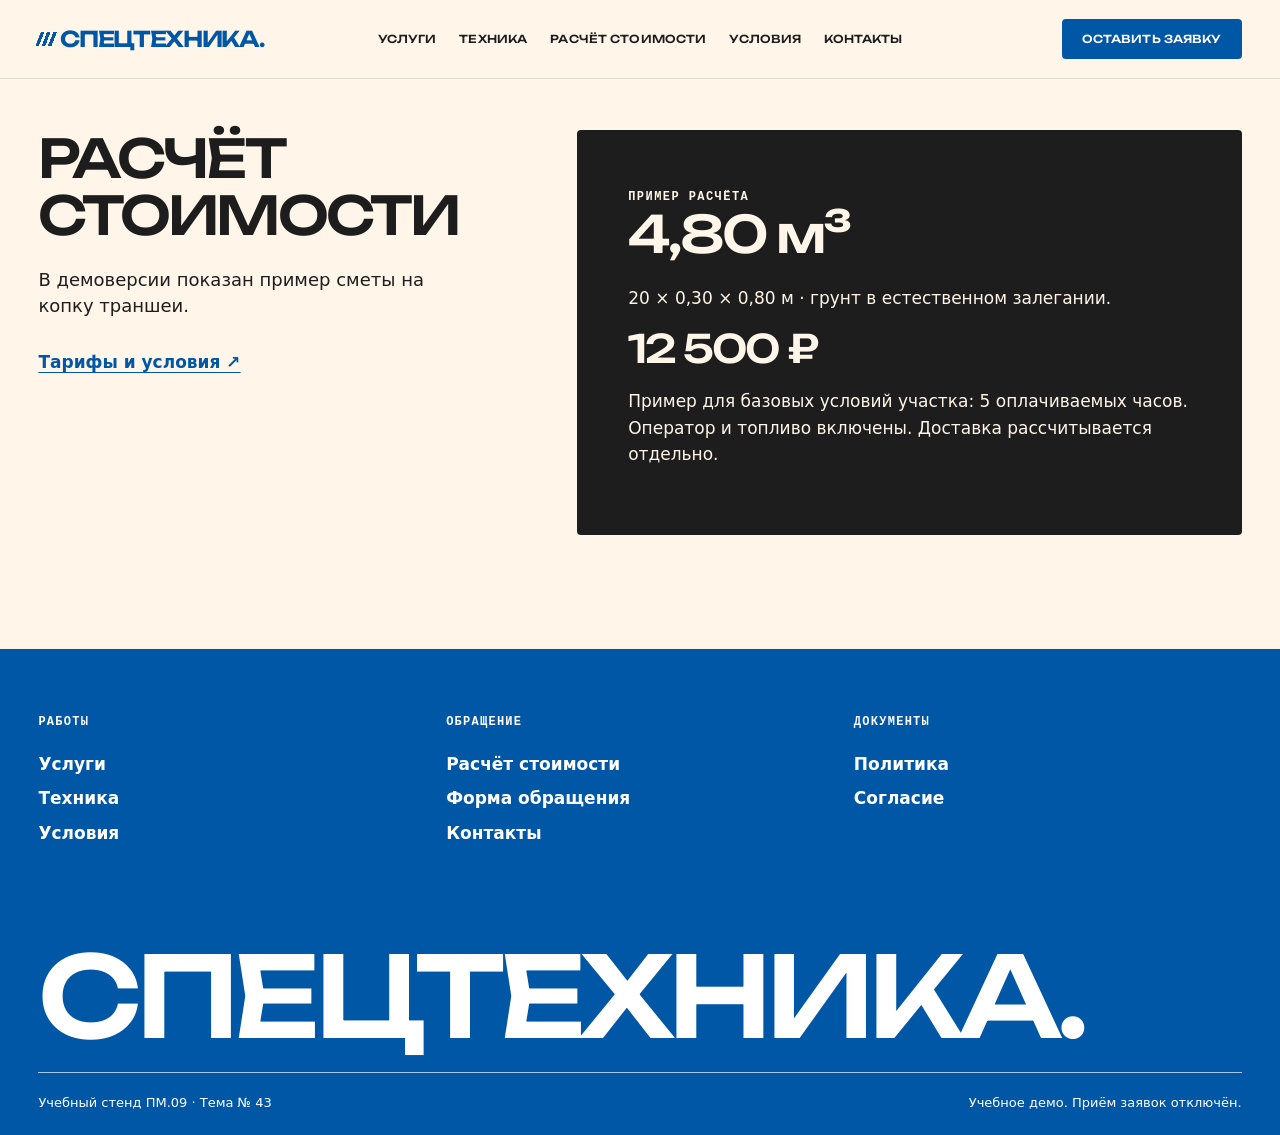
==== calculator.html @ ea232224 "Add files via upload" ====
<!doctype html>
<html lang="ru"><head><meta http-equiv="Content-Security-Policy" content="default-src 'self'; script-src 'self'; style-src 'self' 'unsafe-inline'; img-src 'self' data:; font-src 'self'; connect-src 'none'; form-action 'none'; object-src 'none'; base-uri 'none'"><meta charset="utf-8"><meta name="viewport" content="width=device-width,initial-scale=1"><meta name="robots" content="noindex,nofollow"><title>Расчёт стоимости · Спецтехника</title><link rel="preload" href="Unbounded.ttf" as="font" type="font/ttf" crossorigin=""><link rel="stylesheet" href="theme.css"><link rel="stylesheet" href="visual.css"><script defer="" src="demo.js"></script><script defer="" src="motion.js"></script></head><body class="inside">
 <a class="skip" href="#main">К содержанию</a>
 <header class="bar field-bar"><div class="wrap">
 <a href="index.html" class="brand"><i class="brand-mark" aria-hidden="true"></i>Спецтехника<span>.</span></a>
 <nav aria-label="Основное меню"><a href="services.html">Услуги</a><a href="equipment.html">Техника</a><a href="calculator.html">Расчёт стоимости</a><a href="conditions.html">Условия</a><a href="contacts.html">Контакты</a></nav>
 <a class="header-cta" href="request.html">Оставить заявку</a>
 <details class="menu"><summary aria-label="Меню"><span aria-hidden="true"></span></summary><nav aria-label="Мобильное меню"><a href="services.html">Услуги</a><a href="equipment.html">Техника</a><a href="calculator.html">Расчёт стоимости</a><a href="conditions.html">Условия</a><a href="contacts.html">Контакты</a><a class="menu-request" href="request.html">Оставить заявку</a></nav></details>
 </div></header>
 <main id="main" class="wrap page workflow"> <header class="workflow-intro"><h1>Расчёт стоимости</h1><p class="lead">В демоверсии показан пример сметы на копку траншеи.</p><a href="conditions.html">Тарифы и условия ↗</a></header><div class="workflow-body"><section class="result"><span class="kicker">Пример расчёта</span><h2>4,80 м³</h2><p>20 × 0,30 × 0,80 м · грунт в естественном залегании.</p><strong class="price">12 500 ₽</strong><p>Пример для базовых условий участка: 5 оплачиваемых часов. Оператор и топливо включены. Доставка рассчитывается отдельно.</p></section></div></main>
 <footer class="field-footer inset">
 <div class="footer-nav">
 <div><h2>Работы</h2><a href="services.html">Услуги</a><a href="equipment.html">Техника</a><a href="conditions.html">Условия</a></div>
 <div><h2>Обращение</h2><a href="calculator.html">Расчёт стоимости</a><a href="request.html">Форма обращения</a><a href="contacts.html">Контакты</a></div>
 <div><h2>Документы</h2><a href="privacy.html">Политика</a><a href="consent.html">Согласие</a></div>
 </div>
 <a class="footer-word" href="index.html" aria-label="Спецтехника, на главную">Спецтехника.</a>
 <div class="footer-base"><span>Учебный стенд ПМ.09 · Тема № 43</span><span>Учебное демо. Приём заявок отключён.</span></div></footer>
 <dialog class="request-dialog" id="request-dialog" aria-labelledby="request-title" data-lenis-prevent="">
 <div class="request-dialog-head"><span class="request-signature"><i class="brand-mark" aria-hidden="true"></i>Спецтехника</span>
 <h2 id="request-title" tabindex="-1">Оставить заявку</h2>
 <button type="button" class="request-close" aria-label="Закрыть окно заявки"><span aria-hidden="true">×</span></button></div>
 <div data-request-content=""><p class="request-demo">Учебное демо. Заявки не принимаются.</p><div class="request-form"><div class="request-contacts"><label class="field">Имя<input disabled=""></label><label class="field">Телефон<input type="tel" disabled=""></label></div><details class="request-details"><summary>Расчёт стоимости</summary><section class="result"><span class="kicker">Пример расчёта</span><h2>4,80 м³</h2><p>20 × 0,30 × 0,80 м · грунт в естественном залегании.</p><strong class="price">12 500 ₽</strong><p>Пример для базовых условий участка: 5 оплачиваемых часов. Оператор и топливо включены. Доставка рассчитывается отдельно.</p></section></details><button disabled="" class="request-submit">Отправка отключена</button></div></div></dialog></body></html>
---- theme.css ----
*{
  box-sizing:border-box
}
html{
  scroll-behavior:smooth
}
body{
  margin:0;
  color:#1d1d1d;
  background:#fff5e8;
  font:17px/1.55 Arial,sans-serif;
  overflow-wrap:anywhere
}
a{
  color:#0057a5;
  text-underline-offset:4px
}
a:hover{
  text-decoration:underline
}
button,input,select,textarea{
  font:inherit
}
a:focus-visible,button:focus-visible,summary:focus-visible,input:focus-visible,textarea:focus-visible,select:focus-visible{
  outline:3px solid #e37b19;
  outline-offset:3px
}
.wrap{
  width:min(1320px,92%);
  margin:auto
}
.bar{
  background:#202f2d;
  color:#fff5e8
}
.bar .wrap,footer .wrap,.actions,.topline{
  display:flex;
  align-items:center;
  gap:20px;
  justify-content:space-between;
  flex-wrap:wrap
}
.bar .wrap{
  min-height:78px
}
.bar a{
  color:inherit;
  text-decoration:none
}
.brand{
  font-weight:900;
  font-size:24px;
  letter-spacing:-1.4px
}
.brand i{
  color:#91bedc
}
.bar nav,.subnav{
  display:flex;
  gap:20px;
  flex-wrap:wrap
}
.bar nav a{
  font-size:15px;
  font-weight:bold
}
.menu{
  display:none
}
.button,button{
  display:inline-flex;
  align-items:center;
  justify-content:center;
  gap:.7em;
  min-height:48px;
  padding:12px 22px;
  border:0;
  border-radius:4px;
  background:#0057a5;
  color:white;
  text-decoration:none;
  font-weight:bold;
  cursor:pointer
}
.button:hover,button:hover{
  background:#003e77;
  color:white
}
.ghost{
  background:transparent;
  box-shadow:inset 0 0 0 1px currentColor;
  color:inherit
}
.hero{
  position:relative;
  isolation:isolate;
  overflow:hidden;
  background:#253632;
  color:#fff5e8;
  text-align:center;
  padding:clamp(80px,9vw,145px) 4% 76px
}
.hero:before{
  content:'';
  position:absolute;
  inset:0;
  z-index:-1;
  background:repeating-radial-gradient(ellipse at 85% 160%,transparent 0 30px,#66847844 31px 32px,transparent 33px 54px);
  transform:rotate(-7deg) scale(1.35)
}
.hero h1,.page h1,h2,h3{
  line-height:1.04;
  letter-spacing:-.045em;
  margin:0
}
.hero h1{
  font-size:clamp(48px,7.6vw,116px);
  text-transform:uppercase
}
.hero p{
  font-size:clamp(18px,2vw,26px);
  margin:24px auto;
  max-width:680px
}
.hero .button{
  margin:6px
}
.hero small{
  display:block;
  margin-top:30px;
  color:#d6dfd8
}
.band{
  background:#0057a5;
  color:white;
  padding:28px 0
}
.band .wrap,.cards,.grid{
  display:grid;
  gap:20px;
  grid-template-columns:repeat(2,minmax(0,1fr))
}
.band .wrap{
  grid-template-columns:repeat(3,minmax(0,1fr))
}
.band strong{
  font-size:clamp(23px,3vw,40px);
  display:block;
  line-height:1.1
}
.page,section.section{
  padding:clamp(38px,6vw,88px) 0
}
.page h1{
  font-size:clamp(40px,6.8vw,94px);
  margin:.22em 0 .45em
}
h2{
  font-size:clamp(32px,4vw,60px);
  margin-bottom:24px
}
h3{
  font-size:clamp(22px,2.8vw,40px);
  margin:10px 0
}
p{
  max-width:76ch
}
.lead{
  font-size:clamp(19px,2vw,26px);
  max-width:65ch
}
.kicker,.serial,dt{
  font:700 12px/1.5 Consolas,monospace;
  letter-spacing:.12em;
  text-transform:uppercase
}
.serial{
  color:#0057a5
}
.row{
  border-top:1px solid #b8afa2;
  display:grid;
  grid-template-columns:66px 1.1fr 1fr 48px;
  align-items:center;
  gap:18px;
  padding:28px 0
}
.row p{
  margin:0
}
.arrow{
  display:grid;
  place-items:center;
  background:#0057a5;
  color:#fff;
  width:48px;
  height:48px;
  text-decoration:none;
  border-radius:4px
}
.panel,fieldset,article.entry{
  background:#f4eadc;
  padding:clamp(18px,3vw,38px);
  border:1px solid #c9c0b2;
  border-radius:4px;
  margin:22px 0;
  min-width:0
}
legend{
  font-weight:bold;
  font-size:21px
}
label{
  display:block;
  font-weight:bold
}
label small,small{
  font-weight:normal
}
.field{
  display:grid;
  gap:6px;
  align-content:start
}
input,select,textarea{
  background:#fff8ef;
  color:#1d1d1d;
  border:1px solid #888578;
  border-radius:4px;
  min-height:48px;
  padding:8px 12px;
  width:100%;
  min-width:0
}
textarea{
  min-height:92px
}
input[type=checkbox]{
  width:20px;
  min-height:20px;
  vertical-align:middle
}
input[readonly]{
  color:#514e48;
  background:#eee6da
}
.actions{
  justify-content:flex-start;
  margin:20px 0
}
.notice,.error,.success{
  border-left:5px solid #0057a5;
  padding:12px 18px;
  background:#e6edf1;
  margin:18px 0
}
.error{
  border-color:#a63219;
  background:#ffe1d6
}
.result{
  background:#20332e;
  color:#fff5e8;
  padding:clamp(20px,4vw,56px);
  border-radius:4px
}
.result a{
  color:#e5f3ff
}
.price{
  font-size:clamp(32px,5vw,70px);
  display:block;
  line-height:1.1
}
.subnav{
  padding:14px 0;
  border-block:1px solid #b8afa2
}
.subnav a{
  font-weight:bold
}
dt{
  margin-top:14px
}
dd{
  margin:0
}
.entry h3{
  font-size:25px
}
.skip{
  position:absolute;
  left:-100vw
}
.skip:focus{
  left:10px;
  top:10px;
  z-index:5;
  background:white;
  padding:10px
}
footer{
  background:#202f2d;
  color:#fff5e8;
  padding:32px 0
}
footer a{
  color:inherit
}
footer .wrap{
  justify-content:flex-start
}
.footnote{
  background:#eae0d2;
  padding:10px 4%;
  font-size:14px;
  text-align:center
}
.hidden,[hidden]{
  display:none!important
}
main{
  min-height:55vh
}
.panel img{
  max-width:100%;
  max-height:420px
}
pre{
  white-space:pre-wrap
}
.busy{
  opacity:.75
}
@media(max-width:800px){
  .bar nav{
    display:none
  }
  .bar .wrap{
    min-height:66px
  }
  .menu{
    display:block;
    position:relative
  }
  .menu summary{
    cursor:pointer;
    padding:12px
  }
  .menu[open] nav{
    display:grid;
    position:absolute;
    right:0;
    top:100%;
    z-index:4;
    width:210px;
    background:#202f2d;
    border:1px solid #778a82;
    padding:20px
  }
  .row{
    grid-template-columns:35px 1fr 48px
  }
  .row p{
    grid-column:2
  }
  .row .arrow{
    grid-column:3;
    grid-row:1/3
  }
  .hero{
    padding:76px 4% 52px
  }
}
@media(max-width:620px){
  .grid,.cards{
    grid-template-columns:1fr
  }
  .band .wrap{
    gap:16px;
    grid-template-columns:1fr
  }
  .band .wrap>div{
    display:flex;
    align-items:baseline;
    gap:12px
  }
  .row{
    gap:10px
  }
  .bar .wrap{
    gap:8px
  }
  .hero .button{
    display:flex
  }
  .wrap{
    width:90%
  }
  .bar .brand{
    font-size:21px
  }
}
@media(prefers-reduced-motion:no-preference){
  .section,.page{
    animation:enter .32s ease-out
  }
  @keyframes enter{
    from{
      opacity:.65;
      transform:translateY(5px)
    }
    to{
      opacity:1;
      transform:none
    }
  }
}
@media(prefers-reduced-motion:reduce){
  html{
    scroll-behavior:auto
  }
  *,*:before,*:after{
    animation:none!important;
    transition:none!important
  }
}
---- visual.css ----
:root {
  --paper: #fff5e8;
  --ink: #1d1d1d;
  --blue: #0057a5;
  --display: Unbounded, "Segoe UI", sans-serif;
  --edge: clamp(18px, 3vw, 60px);
  --bar-h: 78px;
}
body {font-family: "Segoe UI", system-ui, sans-serif; color: var(--ink); background: var(--paper)}
h1,h2,h3,.brand,.header-cta,.action-link,.button,button {font-family: var(--display); font-weight: 400}
.inset {padding-inline: var(--edge)}
.skip:focus {z-index: 30; color: var(--ink)}
.field-bar {position: sticky; top: 0; z-index: 20; background: var(--paper); color: var(--ink); border-bottom: 1px solid #1d1d1d20}
.front .field-bar {position: fixed; inset: 0 0 auto; color: white; background: transparent; border-color: transparent; transition: none}
.front .field-bar.solid,.front .field-bar:has(.menu[open]) {background: var(--paper); color: var(--ink); border-color: #1d1d1d20}
.field-bar .wrap {min-height: var(--bar-h); width: 100%; max-width: none; padding-inline: var(--edge); display: grid; grid-template-columns: 1fr auto 1fr; gap: 22px}
.field-bar .brand {display: inline-flex; align-items: center; gap: 0; width: max-content; font-size: clamp(21px,2vw,32px); line-height: 1; letter-spacing: -.065em; text-transform: uppercase}
.brand-mark {width: .78em; height: .65em; margin-right: .22em; color: inherit!important; transform: skewX(-21deg); background: repeating-linear-gradient(to right,currentColor 0 21%,transparent 21% 37%)}
.field-bar.solid .brand,.inside .brand {color: var(--blue)}
.field-bar .wrap > nav {gap: clamp(14px,1.8vw,32px)}
.field-bar nav a,.header-cta {font-family: var(--display); text-transform: uppercase; font-weight: 400; line-height: 1.1; font-size: clamp(12px,.92vw,16px); letter-spacing: .012em}
.field-bar nav a {padding-block: 10px; text-decoration: none}
.field-bar nav a:hover {text-decoration: underline; text-underline-offset: 5px}
.field-bar .header-cta {overflow-wrap: normal; justify-self: end; display: inline-flex; justify-content: center; align-items: center; text-align: center; color: #fff; background: var(--blue); border-radius: 4px; padding: 14px 20px}
.action-link span {transition: transform .2s}
.action-link:hover span {transform: translate(2px,-2px)}
.work-scene {background: var(--paper); position: relative; --wipe: 0%; --copy: 1}
.work-opening {container-type: inline-size; overflow-anchor: none}
.work-frame {position: relative; height: 100svh; overflow: hidden; isolation: isolate}
.work-frame picture,.work-frame picture img,.closing picture,.closing picture img {display: block; width: 100%; height: 100%; position: absolute; inset: 0; object-fit: cover}
/* Keep the camera registered in uncropped source coordinates. Two scale limits
   protect the bucket and tracks in tall windows and the canopy in shallow ones. */
.work-frame {
  --art-width: min(max(118.75cqw, 187.87svh), 179cqw, 209.5svh);
  --art-height: calc(var(--art-width) * 941 / 1672);
  --bleed: clamp(0px, (100svh - var(--art-height)) * .45, 6cqw);
}
.work-frame picture img {
  inset: auto;
  width: var(--art-width);
  max-width: none;
  height: var(--art-height);
  top: calc((100% - var(--art-height)) / 2);
  left: calc((100% - var(--art-width)) / 2 - clamp(0px, (var(--art-width) - 100%) / 2, var(--art-width) * .04));
}
.work-photo {
  z-index: 1;
  clip-path: inset(0 0 var(--wipe) 0);
  /* In a tall window, carry the soil from the left of this same photograph
     into the space above and below the machine. The subject is rendered once. */
  background: #312116 url("excavation-field.webp") left 40% / max(430cqw, 193svh) auto no-repeat;
}
.work-photo img {
  mask-image: linear-gradient(to bottom, transparent, black var(--bleed), black calc(100% - var(--bleed)), transparent);
}
.work-photo::after,.closing::before {content: ""; position: absolute; inset: 0; background: linear-gradient(180deg,rgba(9,10,8,.68) 0%,rgba(12,12,10,.36) 26%,rgba(13,12,10,.42) 55%,rgba(12,10,8,.64) 100%)}
.work-photo::after {background: linear-gradient(180deg,rgba(21,12,4,.37),rgba(21,12,4,.15) 25%,rgba(21,12,4,.26) 52%,rgba(21,12,4,.19) 70%,rgba(21,12,4,.47))}
/* Lay out the heading around its optical centre, including its scroll offset.
   This keeps glyph rasterization identical when the copy returns into view. */
.work-overlay {
  --title-center: clamp(22%, calc(45% - max(0px, 100svh - 103cqw) * .31), 45%);
  display: grid;
  grid-template-rows: calc(2 * var(--title-center)) 1fr;
  clip-path: inset(0 0 var(--wipe) 0); position: absolute; inset: 0; z-index: 2; color: var(--paper); opacity: var(--copy)}
/* Clear the local reading scrim with the text, before the photo reveal. */
.work-overlay::before {
  content: "";
  position: absolute;
  inset: 0;
  pointer-events: none;
  opacity: var(--copy,1);
  background: linear-gradient(180deg,rgba(14,8,3,.27) 0% 12%,rgba(14,8,3,.10) 24%,rgba(14,8,3,.38) 34% 56%,rgba(14,8,3,.08) 72%,transparent);
}
.work-overlay h1,.closing h2 {font-family: var(--display); text-transform: uppercase; font-size: clamp(46px,6.65vw,121px); line-height: 1.02; letter-spacing: -.037em; margin: 0; text-align: center}
.work-overlay h1 {font-size: clamp(24px,5.85vw,120px); font-weight: 540; line-height: 1.04; letter-spacing: -.045em; position: relative; align-self: center; margin-inline: 2%}
.work-overlay h1 span {display: block}
.work-heading {position: relative; align-self: center}
.work-bottom {position: absolute; left: var(--edge); right: var(--edge); bottom: clamp(28px,5.5vh,72px); display: grid; align-items: end; grid-template-columns: 1fr auto 1fr; gap: 16px}
.work-bottom p {text-align: center; margin: 0; font-size: clamp(17px,1.35vw,23px); font-weight: 550; line-height: 1.35}
.work-bottom small {justify-self: end; font-size: 12px}
.downlink {display: inline-flex; width: max-content; align-items: center; gap: 12px; color: inherit; text-decoration: none; font-family: var(--display); font-size: 14px}
.downlink span {display: grid; place-items: center; height: 40px; width: 40px; border: 1px solid #fff9; border-radius: 50%}
.work-scene.faded .work-overlay {visibility: hidden}
.field-services {padding-top: clamp(72px,8vw,150px); padding-bottom: clamp(60px,6vw,130px); scroll-margin-top: var(--bar-h)}
.section-heading,.terms-head {display: flex; justify-content: space-between; align-items: end; gap: 24px; padding-bottom: clamp(30px,4vw,65px)}
.section-heading h2,.terms-head h2 {font-size: clamp(48px,6.6vw,110px); line-height: .99; text-transform: uppercase; margin: 0; letter-spacing: -.045em}
.service-spread {display: grid; grid-template-columns: minmax(0,1.3fr) minmax(0,1fr); gap: clamp(32px,6vw,112px); align-items: center; border-top: 1px solid #c8c3bb; padding: clamp(25px,3.5vw,65px) 0}
.spread-image {width: min(100%,680px); justify-self: end; overflow: hidden; border-radius: 16px; background: #e2d6c7; aspect-ratio: 1.12}
.spread-image img {width: 100%; height: 100%; display: block; object-fit: cover; object-position: center 57%}
.spread-copy {max-width: 500px; padding-right: 4%}
.folio,.footer-nav h2,.terms-strip dt {font: 600 12px/1.5 Consolas,monospace; text-transform: uppercase; letter-spacing: .105em}
.folio {color: var(--blue); margin: 0 0 22px}
.spread-copy h3 {font-size: clamp(32px,3.85vw,74px); line-height: 1.03; text-transform: uppercase; letter-spacing: -.035em; margin: 0 0 18px}
.service-content > p:not(.folio) {font-size: clamp(17px,1.36vw,23px); margin: 0 0 27px; max-width: 37ch}
.action-link {display: inline-flex; align-items: center; gap: 18px; color: var(--blue); text-decoration: none; text-transform: uppercase; font-size: 14px}
.action-link span {display: grid; place-items: center; width: 38px; height: 38px; background: var(--blue); color: white; border-radius: 3px; font-size: 21px}
.service-content .button {max-width: 100%; justify-content: center; text-align: center; color: #fff; text-transform: none}
.minor-link {display: block; margin-top: 16px; font-size: 15px}
.terms-strip {background: var(--ink); color: var(--paper); padding-block: clamp(50px,7vw,110px)}
.terms-head {padding-bottom: 34px}
.terms-head h2 {font-size: clamp(38px,4.8vw,84px)}
.terms-head a {color: inherit}
.terms-strip dl {border-top: 1px solid #fff5e864; display: grid; grid-template-columns: repeat(3,1fr); margin: 0}
.terms-strip dl>div {padding: 24px 12px 14px 0}
.terms-strip dt {margin: 0 0 12px}
.terms-strip dd {font: 400 clamp(32px,4.1vw,76px)/1 var(--display); letter-spacing: -.035em}
.terms-strip>p {margin: 20px 0 0}
.closing {min-height: 68vh; display: grid; place-items: center; position: relative; isolation: isolate; color: var(--paper); text-align: center; padding: 90px var(--edge)}
.closing picture {z-index: -2}
.closing::before {background: rgba(15,13,10,.57); z-index: -1}
.closing em {font-style: normal; color: transparent; -webkit-text-stroke: 1.5px var(--paper)}
.closing p {margin: 18px auto 25px; max-width: 42ch; font-size: 19px}
.closing-actions {display: flex; align-items: center; justify-content: center; gap: 12px 22px; flex-wrap: wrap}
.closing-calculator {color: inherit; padding: 10px 0; text-underline-offset: .22em}
.field-footer {background: var(--blue); color: white; padding-block: clamp(38px,5vw,78px) 22px}
.footer-nav {display: grid; grid-template-columns: repeat(3,1fr); gap: 20px}
.footer-nav h2 {margin: 0 0 16px}
.footer-nav a {display: block; width: fit-content; padding-block: 4px; font-weight: 650; text-decoration: none}
.footer-nav a:hover {text-decoration: underline}
.footer-word {display: block; margin-top: clamp(44px,7vw,124px); font: 540 clamp(28px,8.75vw,178px)/1 var(--display); text-transform: uppercase; letter-spacing: -.055em; text-decoration: none}
.footer-base {margin-top: 20px; padding-top: 20px; border-top: 1px solid #fffa; display: flex; justify-content: space-between; gap: 10px; flex-wrap: wrap; font-size: 13px}
.page h1 {font-size: clamp(38px,6vw,86px); line-height: 1.05}
.page h2,.page h3 {letter-spacing: -.028em}
@media(min-width:1600px){.service-spread {grid-template-columns: 1.15fr 1fr}}
@media(max-width:980px){
 :root {--bar-h: 62px}
 .field-bar .wrap {grid-template-columns: 1fr auto auto; gap: 12px; min-height: var(--bar-h)}
 .field-bar .wrap>nav {display: none}
 .field-bar .menu {display: block}
 .field-bar .menu summary {list-style: none; display: grid; place-items: center; padding: 0; width: 42px; height: 44px}
 .menu summary::-webkit-details-marker {display: none}
 .field-bar summary span {width: 24px; height: 12px; border-block: 2px solid currentColor}
 .field-bar .menu[open] nav {display: grid; position: absolute; top: 100%; right: 0; width: 220px; color: var(--ink); background: var(--paper); box-shadow: 0 8px 25px #0002; border: 1px solid #c8c3bb; padding: 12px 20px; z-index: 4}
 .field-bar .wrap {position: relative}
 .field-bar .menu {position: static}
 .field-bar .header-cta {padding: 10px 13px}
 .field-bar nav a {font-size: 15px}
}
@media(max-width:700px){
 .work-bottom {grid-template-columns: 1fr 1fr; align-items: center; bottom: clamp(12px, calc(12px + (100svh - 125cqw) * .15), 72px); row-gap: 5px}
 .work-bottom p {grid-column: 1/-1; grid-row: 1; font-size: clamp(13px,2.65vw,17px)}
 .work-bottom small {font-size: 11px}
 .section-heading h2 {font-size: clamp(34px,8.3vw,58px)}
 .section-heading,.terms-head {align-items: start; flex-direction: column; gap: 16px}
 .service-spread {grid-template-columns: 1fr; gap: 20px; padding: 25px 0 36px}
 .spread-image {aspect-ratio: 1.15; width: 100%}
 .spread-copy {padding: 0}
 .folio {margin-bottom: 10px}
 .spread-copy h3 {margin-bottom: 12px}
 .service-content>p:not(.folio) {margin-bottom: 15px}
 .terms-strip dl {grid-template-columns: 1fr}
 .terms-strip dl>div {border-bottom: 1px solid #fff5e847; display: flex; justify-content: space-between; align-items: center; gap: 12px; padding: 16px 0}
 .terms-strip dt {margin: 0; max-width: 43%}
 .closing {min-height: 65svh}
 .closing p {font-size: 17px}
 .footer-nav {grid-template-columns: 1fr 1fr}
 .footer-nav h2 {margin-bottom: 7px}
}
@media(prefers-reduced-motion:no-preference){
 .work-overlay h1 span {animation: line-enter .42s both}
 .work-overlay h1 span+span {animation-delay: .09s}
 .work-bottom {animation: line-enter .42s .15s both}
 @keyframes line-enter {from {opacity: .1; transform: translateY(.38em)} to {opacity: 1; transform: none}}
}
@media(max-height:520px) and (orientation:landscape){.work-bottom {bottom: 18px}}


@media(min-width:1000px) {
 .section-heading {position: relative; justify-content: center; text-align: center}
 .section-heading .action-link {position: absolute; right: 0; bottom: clamp(30px,4vw,65px)}
 .service-spread {grid-template-columns: minmax(80px,.46fr) minmax(0,1.05fr) minmax(0,.82fr); gap: clamp(24px,3vw,65px)}
 .spread-image {grid-column: 2; aspect-ratio: .94}
 .spread-copy {grid-column: 3}
}
.service-spread:last-child .spread-image img {object-position: center 87%}
.work-trace {background: var(--paper)}
html:not(.scroll-scene) .work-frame .work-trace {display: none}

html:not(.field-ready) .front .field-bar {background: var(--paper); color: var(--ink)}
@media(prefers-reduced-motion:reduce) {
 .work-trace {display: none}
 .front .field-bar {transition: none}
}

@media(prefers-reduced-motion:reduce) {
 .work-frame .work-trace {display: none}
}
.service-spread:last-child .spread-image {aspect-ratio: 4 / 5}
@media(min-width:701px) {

 .field-bar nav a {font-size: clamp(13px,1.03vw,16px)}
}

@font-face {
  font-family: Unbounded;
  src: url("Unbounded.ttf") format("truetype");
  font-weight: 200 900;
  font-style: normal;
  font-display: swap;
}
.spread-image picture {display: block; width: 100%; height: 100%}
.field-feature {border-block: 1px solid #bfb5a6; padding-block: 24px}
.field-plate {margin: 0; min-width: 0}
.field-plate img {display: block; width: 100%; height: auto}
.field-plate figcaption {margin-top: 8px; font: 13px/1.5 "Segoe UI", sans-serif; color: #564e45}
.feature-copy {align-self: center}
.feature-copy h1,.feature-copy h2 {text-transform: uppercase; margin: 16px 0 22px}
.feature-copy .folio {display: inline-block; margin: 0}
.feature-lead {font-size: clamp(18px,1.55vw,26px); line-height: 1.4; margin-block: 0 22px}
.feature-actions,.feature-links a {display: flex; align-items: center; gap: 24px; flex-wrap: wrap}
.feature-links {padding: 0; list-style: none; margin: 0 0 26px}
.feature-links a {justify-content: space-between; padding-block: 8px; border-top: 1px solid #c4b9aa; text-decoration: none}
.feature-links a:hover {text-decoration: underline}
.feature-label {font-weight: 600; margin-bottom: 8px}
.feature-actions {margin-top: 28px}
.catalogue-list {margin-top: clamp(48px,6vw,100px)}
.workflow-body {min-width: 0}
@media(min-width:981px) {
  .field-bar .brand {font-weight: 630; letter-spacing: -.06em; font-size: clamp(20px,1.7vw,31px)}
  .field-bar nav a,.field-bar .header-cta {font-weight: 510; font-size: clamp(11px,.82vw,15px)}
  .section-heading h2,.closing h2,.terms-head h2,.spread-copy h3 {font-weight: 530; letter-spacing: -.052em}
  .inside .page {--layout-pad: clamp(40px,4vw,84px)}
  .page.catalogue,.page.detail,.page.workflow {width: 100%; max-width: 1920px; padding: var(--layout-pad) var(--edge) clamp(60px,7vw,130px)}
  .page.catalogue>h1 {font-size: clamp(54px,5.8vw,108px); line-height: 1; letter-spacing: -.055em; text-transform: uppercase; margin: 0 0 .55em; font-weight: 540}
  .field-feature {display: grid; grid-template-columns: minmax(0,1.23fr) minmax(0,1fr); gap: clamp(30px,5vw,100px); padding-block: 24px}
  .field-feature:not(:has(.field-plate)) {grid-template-columns: minmax(0,70ch)}
  .field-plate img {height: clamp(380px,35vw,650px); object-fit: cover; object-position: 53% 57%}
  .feature-copy {padding-right: min(4vw,60px)}
  .feature-copy h1,.feature-copy h2 {font-size: clamp(40px,3.8vw,76px); letter-spacing: -.06em; line-height: 1.04; font-weight: 530}
  .catalogue-list h2 {font-size: clamp(36px,3.3vw,68px); font-weight: 520}
  .catalogue-list .row h3 {font-size: clamp(22px,2vw,38px); font-weight: 480}
  .page.workflow {display: grid; grid-template-columns: minmax(0,.82fr) minmax(0,1.18fr); gap: clamp(40px,6vw,115px); align-items: start}
  .workflow-intro {position: sticky; top: calc(var(--bar-h) + 28px)}
  .workflow-intro h1 {font: 530 clamp(40px,4.15vw,78px)/1.06 var(--display); letter-spacing: -.056em; text-transform: uppercase; margin: 0 0 24px}
  .workflow-intro .lead,.workflow-intro .notice {font-size: clamp(18px,1.4vw,25px); line-height: 1.45; max-width: 34ch}
  .workflow-intro .notice {padding: 0; border: 0; background: none}
  .workflow-intro>a {display: inline-block; margin-top: 12px; font-weight: 650}
  .workflow-form fieldset {border: 0; border-top: 1px solid #ad9f8c; background: transparent; border-radius: 0; margin: 0 0 30px; padding: 20px 0 0}
  .workflow-form legend {float: left; width: 100%; margin: 0 0 18px; padding: 0; font: 520 clamp(18px,1.5vw,27px)/1.25 var(--display); letter-spacing: -.035em}
  .workflow-form legend+* {clear: both}
  .workflow-form .grid {gap: 16px 20px}
  .workflow-form[data-calculator] fieldset:first-of-type .grid {grid-template-columns: repeat(3,minmax(0,1fr))}
  .workflow-form label.field {font-size: 15px; font-weight: 600}
  .workflow-form input,.workflow-form select {background-color: transparent; border: 1px solid #918778; font-weight: 400}
  .workflow-form input[readonly] {background-color: #eee5d9}
  .workflow-note {border-top: 1px solid #bfb5a6; padding-top: 18px; font-size: 15px}
  .workflow-body .result {background: var(--ink); margin: 0 0 24px; scroll-margin-top: calc(var(--bar-h) + 12px)}
  .workflow-body .result h2,.workflow-body .price {font-family: var(--display); font-weight: 510; letter-spacing: -.055em}
  .workflow-body .price {font-size: clamp(30px,3.05vw,60px)}
  .workflow-form button,.feature-copy .button {font-size: 14px; font-weight: 520; letter-spacing: -.015em}
}


@media(min-width:981px) {
  .field-feature:has(.portrait-plate) {
    grid-template-columns: minmax(0,1fr) minmax(0,1fr);
    background: #f2e8db;
    padding: clamp(20px,2.5vw,48px);
  }
  .portrait-plate {justify-self: center; width: min(100%,440px)}
  .field-plate:not(.portrait-plate) img {height: auto; aspect-ratio: 16 / 9}
  .field-plate.portrait-plate img {height: auto; aspect-ratio: auto}
  .feature-copy .feature-actions .action-link span {width: 32px; height: 32px}
}

/* Pin the frame and the visible start of services for the length of the reveal.
   After release the opaque services move over the stationary drawing. */
@media(prefers-reduced-motion:no-preference) {
  .scroll-scene .front .field-bar {
    position: absolute;
    transform: translateY(var(--nav-lift,0px));
  }
  .scroll-scene .front .field-bar:has(:focus-visible) {transform: none}
  .scroll-scene .work-opening::after {content: ""; display: block; height: var(--run,52svh)}
  .scroll-scene .work-spreads,.scroll-scene .work-scene {position: sticky; top: 0}
  /* Keep the registered SVG raster stable as the photo uncovers it in either direction. */
  .scroll-scene .work-trace {will-change: transform}
  .scroll-scene .work-photo {will-change: clip-path}
  .scroll-scene .work-frame picture img {will-change: transform}
  html.lenis {scroll-behavior: auto}
  .scroll-scene .work-overlay {opacity: 1; clip-path: none; pointer-events: none}
  .scroll-scene .work-heading {
    opacity: var(--copy,1);
    transform: translate3d(0,var(--title-shift,0px),0);
    will-change: transform, opacity;
  }
  .scroll-scene .work-bottom {
    opacity: var(--caption,1);
    transform: translate3d(0,var(--caption-shift,0px),0);
    will-change: transform, opacity;
    animation: none;
  }
  .scroll-scene .work-overlay h1 span {animation: none}
  .scroll-scene .work-overlay .downlink {pointer-events: auto}
  .scroll-scene .field-services {
    position: relative;
    z-index: 1;

    background: var(--paper);
    scroll-margin-top: calc(-1 * var(--remaining-run,0px));
  }
}

@media(max-width:980px) {
  .field-bar .wrap {gap: clamp(4px,1.1vw,12px)}
  .field-bar .brand {font-size: clamp(16px,4.3vw,26px); font-weight: 630}
  .field-bar .header-cta {font-size: clamp(10px,2.4vw,13px)}
  .feature-copy {margin-block: 18px}
}
@media (min-width:981px) and (max-width:1150px) {
  .field-bar .wrap {grid-template-columns: auto 1fr auto; gap: 10px}
  .field-bar .wrap > nav {justify-content: center; gap: 10px}
  .field-bar .header-cta {white-space: nowrap; padding-inline: 12px}
}
@media (max-width:480px) {
  .field-bar .header-cta {padding: 9px 8px; min-height: 40px}
}
@media(max-height:440px) {
  .work-bottom {bottom: 10px}
  .work-bottom p {font-size: 13px}
  .downlink span {height: 30px; width: 30px}
}

/* Printed and static layouts keep both complete articles in reading order. */
.scroll-scene .work-opening {overflow-anchor: none}



/* Two photographs stay in the same stage. Both complete text panels occupy
   the same column and only the panel that can be read accepts input. */
.service-sequence.is-staged::after {content: ""; display: block; height: var(--stage-run)}
.is-staged .service-stage {position: sticky; top: 5svh; height: var(--stage-height); isolation: isolate; overflow: clip; border-top: 1px solid #c8c3bb}
.is-staged .service-spread {position: absolute; inset: 0; display: block; margin: 0; padding: 0; border: 0; pointer-events: none}
.is-staged .service-spread .spread-image {position: absolute; top: var(--image-y); left: var(--image-x); width: var(--image-width); height: var(--image-height); aspect-ratio: auto; transform-origin: left bottom; will-change: transform}
.is-staged #service-earth .spread-image {transform-origin: left top}
.is-staged .spread-copy {position: absolute; width: 36%; left: 63%; top: 48%; max-width: 560px; padding: 0; transform: translateY(-50%)}
.is-staged .service-content {display: flex; flex-direction: column; align-items: flex-start; will-change: opacity}
.is-staged .service-content:not([inert]) a {pointer-events: auto}
.is-staged .service-content .minor-link {margin: 12px 0 0}
.is-staged .service-content h3 {font-size: clamp(25px,3.45vw,66px)}
.is-stacked .spread-copy {left: 0; top: calc(var(--photo-band) + 12px); width: 100%; max-width: none; transform: none}
@media(max-width:980px) {
 .is-staged .service-content .button {padding: 8px 14px; min-height: 44px}
 .is-staged .service-content .action-link:focus-visible {outline: 2px solid var(--ink); outline-offset: 2px}
}
@media(max-width:980px), (max-height:540px) {
 .is-staged .service-content h3 {font-size: clamp(22px,3.55vw,34px); margin: 0 0 9px}
 .is-staged .service-content .folio {margin: 0 0 7px}
 .is-staged .service-content > p:not(.folio) {font-size: 16px; line-height: 1.38; margin: 0 0 12px}
 .is-staged .service-content .minor-link {margin-top: 8px}
 .is-staged .service-content .button {font-size: 13px}
}


/* The photograph grows out of the preceding dark section. It occupies a
   normal block in the page, so stopping or reversing never traps the wheel. */
.closing {
  min-height: clamp(560px, 110svh, 1180px);
  padding-block: clamp(110px, 24svh, 260px) clamp(76px, 13svh, 150px);
  overflow: clip;
}
.closing::before {
  background: linear-gradient(to bottom, var(--ink), rgba(24,21,18,.89) 12%,
    rgba(16,14,12,.48) 39%, rgba(16,14,12,.52) 76%, rgba(16,14,12,.59));
}
.front .footer-word {font-size: clamp(27px, 9.65vw, 196px)}
.front .field-footer {padding-top: clamp(42px, 6.5vw, 110px)}
@media (max-width:700px), (max-height:540px) {
  .closing {min-height: 84svh; padding-block: 105px 70px}
}

@supports (animation-timeline: view()) {
  @media screen and (prefers-reduced-motion:no-preference) {
    .scroll-scene .terms-strip {view-timeline-name: --terms}
    .scroll-scene .terms-head h2,
    .scroll-scene .terms-strip dl > div,
    .scroll-scene .terms-strip > p {
      animation: field-entry linear both;
      animation-timeline: --terms;
      animation-range: entry 4% entry 47%;
    }
    .scroll-scene .terms-strip dl {position: relative; border-top-color: transparent}
    .scroll-scene .terms-strip dl::before {
      content: ""; position: absolute; inset: -1px 0 auto; height: 1px;
      background: #fff5e87a; transform-origin: left;
      animation: field-rule linear both;
      animation-timeline: --terms; animation-range: entry 16% entry 59%;
    }
    .scroll-scene .terms-strip dl > div {animation-range: entry 25% entry 68%}
    .scroll-scene .terms-strip dl > div:nth-child(2) {animation-range: entry 32% entry 75%}
    .scroll-scene .terms-strip dl > div:nth-child(3) {animation-range: entry 39% entry 82%}
    .scroll-scene .terms-strip > p {animation-range: entry 54% entry 92%}
    @keyframes field-entry {
      from {transform: translateY(clamp(24px, 3.4vw, 54px)); opacity: .15}
      to {transform: translateY(0); opacity: 1}
    }
    @keyframes field-rule {from {transform: scaleX(0)} to {transform: scaleX(1)}}

    .scroll-scene .closing {view-timeline-name: --closing}
    .scroll-scene .closing > div {
      animation: field-entry linear both;
      animation-timeline: --closing; animation-range: entry 29% entry 77%;
    }
    .scroll-scene .closing:focus-within > div {animation: none}
  }
}

/* Each glyph rolls through its own line box. The original link retains a
   single accessible name, its focus outline and its full hit area. */
@media screen and (hover:hover) and (prefers-reduced-motion:no-preference) {
  .scroll-scene .roll-word {display: inline-block; white-space: nowrap}
  .scroll-scene .roll-mask {display: inline-block; overflow: clip; vertical-align: top}
  .scroll-scene .roll-glyph {
    display: block; position: relative;
    transition: transform .32s cubic-bezier(.22,.64,.26,1);
    transition-delay: calc(var(--step) * 9ms);
  }
  .scroll-scene .roll-glyph::after {content: attr(data-glyph); position: absolute; inset: 100% 0 auto}
  .scroll-scene .roll-link:is(:hover,:focus-visible) .roll-glyph {transform: translateY(-100%)}
  .scroll-scene .footer-nav .roll-link:hover {text-decoration: none}
}
.front :is(.field-footer,.terms-strip,.closing) a:focus-visible {
  outline: 2px solid currentColor; outline-offset: 4px;
}

.service-content a:focus-visible {outline: 2px solid currentColor; outline-offset: -2px}

/* Reserve the width of the completed tariff, including when its digits roll up. */
.tariff-number {display: inline-block; position: relative; font-variant-numeric: tabular-nums; white-space: nowrap}
.tariff-count {display: none}
@media screen and (prefers-reduced-motion: no-preference) {
  .tariff-number.is-counting > :first-child {opacity: 0}
  .tariff-number.is-counting > .tariff-count {
    display: block; position: absolute; inset: 0; text-align: right; user-select: none;
  }
}

.page.request-page {width: min(100% - 36px, 34rem); padding-block: clamp(28px, 5vw, 68px)}
.page.request-page h1 {margin: 0 0 18px; font: 540 clamp(30px, 4vw, 46px)/1.08 var(--display); letter-spacing: -.05em}
html.request-dialog-open {overflow: hidden; scrollbar-gutter: stable}
.request-dialog {
  --inset: clamp(20px, 4vw, 36px);
  width: min(34rem, calc(100% - 24px)); max-height: calc(100dvh - 24px);
  margin: auto; padding: 0; overscroll-behavior: contain;
  color: var(--ink); background: var(--paper); border: 0; border-radius: 5px;
  box-shadow: 0 22px 76px rgb(19 15 10 / 32%);
}
.request-dialog::backdrop {background: rgb(20 16 12 / 64%)}
.request-dialog-head {
  position: relative; isolation: isolate; overflow: hidden;
  padding: 23px var(--inset) 28px; color: var(--paper); background: #123f66;
}
/* Use the site's own registered machine drawing as a single ink plate. */
.request-dialog-head::before {
  content: ""; position: absolute; z-index: -1; pointer-events: none;
  inset: 0 0 0 48%; background: url("excavation-overhead.svg") 57% 53% / auto 132% no-repeat;
  filter: grayscale(1) invert(1) contrast(1.75); mix-blend-mode: screen; opacity: .65;
}
.request-signature {
  display: flex; align-items: center; gap: 6px; margin-bottom: 22px;
  font: 450 11px/1.2 var(--display); text-transform: uppercase; letter-spacing: .06em;
}
.request-signature .brand-mark {margin: 0}
.request-dialog-head h2 {
  width: min-content; margin: 0; font: 520 clamp(28px, 4vw, 42px)/1.02 var(--display);
  text-transform: uppercase; letter-spacing: -.05em; overflow-wrap: normal;
}
.request-dialog-head .request-close {
  position: absolute; top: 12px; right: 12px; width: 44px; height: 44px;
  display: grid; place-items: center; min-height: 0; padding: 0;
  background: #123f66; border: 1px solid #ffffff60; color: white;
  border-radius: 50%; font: 26px/1 "Segoe UI",sans-serif;
}
.request-dialog-head .request-close:hover {background: var(--paper); color: var(--ink)}
.request-dialog [data-request-content] {padding: 22px var(--inset) 20px}
.request-demo {margin: 0 0 22px; max-width: 44ch; color: #575047; font-size: 15px; line-height: 1.45}
.request-form, .request-extra, .request-contacts {display: grid; min-width: 0; gap: 18px}
.request-contacts {grid-template-columns: minmax(0, 1fr); gap: 16px}
.request-form .field {
  min-width: 0; gap: 4px; color: #524b42; font: 600 13px/1.4 "Segoe UI",sans-serif;
}
.request-form .field :is(input, select) {
  width: 100%; min-width: 0; max-width: 100%; min-height: 40px;
  padding: 8px 12px; border: 1px solid #cecece; border-radius: 4px;
  color: var(--ink); background: transparent; font: 450 17px/1.4 "Segoe UI",sans-serif;
}
.request-form .field :is(input, select):focus {outline: 0; border-color: var(--blue)}
.request-form .field :is(input, select):focus-visible {outline: 1px solid var(--blue); outline-offset: 0}
.request-contacts .field {font-size: 16px}
.request-form .request-contacts input {min-height: 52px; font-size: clamp(22px, 2vw, 26px)}
.estimate-editor {display: grid; gap: 12px; padding-block: 4px 18px}
.estimate-caption {margin: 0; font-weight: 600}
.estimate-dims {display: grid; grid-template-columns: repeat(3,minmax(0,1fr)); gap: 12px}
.estimate-editor button {justify-self: start; font-size: 13px; min-height: 42px}
.estimate-conditions > summary {color: var(--blue); cursor: pointer}
.estimate-feedback:not(:empty) {padding-bottom: 16px}
.estimate-feedback .result {margin: 0 0 14px; padding: 18px; background: var(--ink); font-size: 15px}
.estimate-feedback .price {font-size: clamp(22px,3vw,32px); line-height: 1.2}
.estimate-feedback .result h2 {margin: 8px 0 0}
.estimate-feedback .result summary {cursor: pointer}
.request-form .field input[readonly] {color: #5e584f}
.request-details {border-bottom: 1px solid #cbbfaf}
.request-details > summary {
  display: flex; justify-content: space-between; align-items: center; min-height: 48px;
  color: var(--ink); font-size: 15px; font-weight: 600; list-style: none; cursor: pointer;
}
.request-details > summary::-webkit-details-marker {display: none}
.request-details > summary::after {
  content: ""; width: 18px; height: 18px; color: var(--blue);
  background: linear-gradient(currentColor,currentColor) center / 12px 2px no-repeat,
              linear-gradient(currentColor,currentColor) center / 2px 12px no-repeat;
}
.request-details[open] > summary::after {background-size: 12px 2px, 0 0}
.request-extra {padding: 4px 0 18px}
.request-extra p {margin: 0; font-size: 14px}
.request-consent {
  display: flex; align-items: flex-start; gap: 10px; color: #3d3831;
  font-size: 14px; font-weight: 400; line-height: 1.45; cursor: pointer;
}
.request-consent input {flex: none; margin: 1px 0 0; accent-color: var(--blue)}
.request-form a {text-decoration-thickness: 1px; text-underline-offset: 3px}
.request-form {container-type: inline-size}
.request-form .request-submit {
  display: flex; justify-content: center; text-align: center; width: 100%; min-height: 52px;
  padding: 12px clamp(10px, 4cqi, 18px); border: 0; border-radius: 3px; color: white; background: var(--blue);
  font: 500 clamp(.9375rem, 5.6cqi, 1.3125rem)/1.2 var(--display); text-transform: uppercase;
}
.request-form .request-submit:hover {background: #003f79}
.request-submit:disabled {cursor: progress; opacity: .75}
.request-policy {justify-self: center; color: #575047; font-size: 13px}
.request-dialog [data-request-content] > :first-child:not(.request-demo) {margin-top: 0}
.request-dialog .success {padding: 4px 0 4px 14px; background: transparent; border-left: 3px solid var(--blue); font-weight: 600}
.request-dialog .error {border-left-width: 3px}
.request-dialog [data-request-content] > button {background: var(--blue); color: white}
@media (max-width: 460px) {
  .request-dialog-head {padding-block: 19px 22px}
  .request-dialog [data-request-content] {padding-block: 18px}
  .request-dialog .request-demo {margin-bottom: 16px}
  .request-form {gap: 14px}
}
@media (forced-colors: active) {
  .request-dialog, .request-submit {outline: 1px solid ButtonText}
  .request-form .field :is(input, select):focus-visible {outline: 2px solid Highlight}
  .request-details > summary::after {content: "+"; background: none}
  .request-details[open] > summary::after {content: "−"}
}

/* Phone composition: generous type over the registered hero, then two
   independently readable photo stories on the same right-hand grid line. */
.field-bar .menu .menu-request {display: none}
@media (max-width: 767px), (pointer: coarse) and (max-width: 980px) {
  :root {--edge: clamp(16px, 4.1vw, 24px); --bar-h: 64px}
  .field-bar .wrap {grid-template-columns: 1fr auto}
  .field-bar .brand {font-size: clamp(19px, 5vw, 26px)}
  .field-bar .header-cta {display: none}
  .field-bar .menu summary {width: 44px; height: 44px; margin-right: -8px}
  .field-bar summary span {width: 26px; height: 16px; position: relative}
  .field-bar summary span::before, .field-bar summary span::after {
    content: ""; position: absolute; inset: 50% 0 auto; height: 2px; background: currentColor;
  }
  .field-bar .menu[open] summary span {border-color: transparent}
  .menu[open] summary span::before {transform: rotate(45deg)}
  .menu[open] summary span::after {transform: rotate(-45deg)}
  .field-bar:has(.menu[open]), .front .field-bar:has(.menu[open]) {
    background: var(--blue); color: white; border-color: var(--blue);
  }
  html:has(.field-bar .menu[open]) {overflow: hidden}
  .scroll-scene .front .field-bar:has(.menu[open]) {position: fixed; transform: none}
  .field-bar:has(.menu[open]) .brand, .field-bar:has(.menu[open]) .brand span {color: white}
  .field-bar .menu[open] nav {
    inset: 100% 0 auto; width: auto; height: calc(100dvh - var(--bar-h));
    box-sizing: border-box; overflow-y: auto; overscroll-behavior: contain;
    align-content: start; gap: 0; padding: 12px var(--edge) max(28px, env(safe-area-inset-bottom));
    background: var(--blue); color: white; border: 0; box-shadow: none;
  }
  .field-bar .menu nav a {
    display: block; padding: clamp(12px, 2.4svh, 23px) 0; font-size: clamp(23px, 6.5vw, 40px);
    line-height: 1.13; letter-spacing: -.04em; font-weight: 530;
  }
  .field-bar .menu nav .menu-request {
    display: flex; justify-content: center; width: fit-content; margin-top: 14px; padding: 14px 18px;
    background: var(--paper); color: var(--blue); border-radius: 4px; font-size: 16px;
  }
  .work-overlay h1 {
    margin-inline: var(--edge); font-size: clamp(34px, 9.7vw, 65px);
    text-wrap: balance; line-height: 1.04; letter-spacing: -.05em;
  }
  .work-bottom {left: var(--edge); right: var(--edge); grid-template-columns: 1fr auto; gap: 16px 8px}
  .work-bottom p {
    grid-column: 1/-1; grid-row: 1; margin-inline: calc(8px - var(--edge));
    font-size: clamp(.9rem, 4.5vw, 21px); letter-spacing: -.015em;
  }
  .downlink {min-height: 44px}
  .field-services {padding-block: clamp(56px, 10vw, 84px)}
  .section-heading {align-items: flex-start; flex-direction: column; gap: 14px; padding-bottom: 28px}
  .section-heading h2 {font-size: clamp(36px, 9.6vw, 62px)}
  .service-stage {
    --story-width: clamp(min(250px, 100%), 74%, 440px);
  }
  .service-spread {
    display: grid; grid-template-columns: minmax(0, var(--story-width)); justify-content: end;
    gap: 20px; padding: 24px 0 clamp(38px, 8vw, 64px);
  }
  .service-spread .spread-image {grid-column: 1; width: 100%; aspect-ratio: 4 / 5; border-radius: 9px}
  .service-spread .spread-copy {grid-column: 1; padding: 0}
  .spread-copy h3 {font-size: clamp(24px, 6.4vw, 38px); margin-bottom: 12px; text-wrap: balance}
  .service-content > p:not(.folio) {line-height: 1.48; margin-bottom: 16px}
  .service-content .button, .section-heading .action-link {min-height: 44px}
  .closing-actions {flex-direction: column; gap: 6px}
  .footer-nav {grid-template-columns: repeat(2, minmax(0,1fr)); gap: 20px 16px}
  .field-footer .footer-nav a {padding-block: 10px; line-height: 1.35}
  .inside .page {width: auto; margin-inline: var(--edge); padding-block: 32px 54px}
  .page h1 {font-size: clamp(30px, 8.5vw, 54px); letter-spacing: -.045em; text-wrap: balance}
  .field-feature {padding-block: 16px}
  .field-plate.portrait-plate {width: min(100%, 420px); margin-left: auto}
  .workflow-body {margin-top: 24px}
  .workflow-form fieldset {min-inline-size: 0; margin-inline: 0; padding: 16px 0; background: transparent; border: 0; border-top: 1px solid #bfb5a6; border-radius: 0}
  .workflow-form legend {padding-right: 10px}
  .workflow-form .field, .workflow-form .grid {min-width: 0}
  .workflow-form :is(input,select), .request-form .field :is(input,select) {min-height: 48px; max-width: 100%; min-width: 0; font-size: 16px}
  .request-form .request-contacts input {min-height: 52px; font-size: clamp(20px, 5.5vw, 24px)}
  .estimate-conditions > summary {padding-block: 12px}
}
@media (pointer: coarse) and (min-width: 600px) and (max-width: 980px) and (max-height: 520px) {
  .service-spread {grid-template-columns: minmax(0, 1fr) minmax(0, 1.15fr); align-items: center; gap: 5vw}
  .service-spread .spread-image {width: min(100%, 63svh)}
  .service-spread .spread-copy {grid-column: 2}
}
@media (max-width: 767px) and (orientation: portrait) {
  .work-overlay {--title-center: 29%}
  .work-bottom {bottom: max(24px, 7svh, env(safe-area-inset-bottom))}
}
@media (max-height: 480px) and (orientation: landscape) {
  .work-overlay h1 {font-size: clamp(29px, 4.6vw, 43px)}
  .work-bottom {bottom: 10px; row-gap: 2px}
  .work-bottom p {font-size: 14px}
}
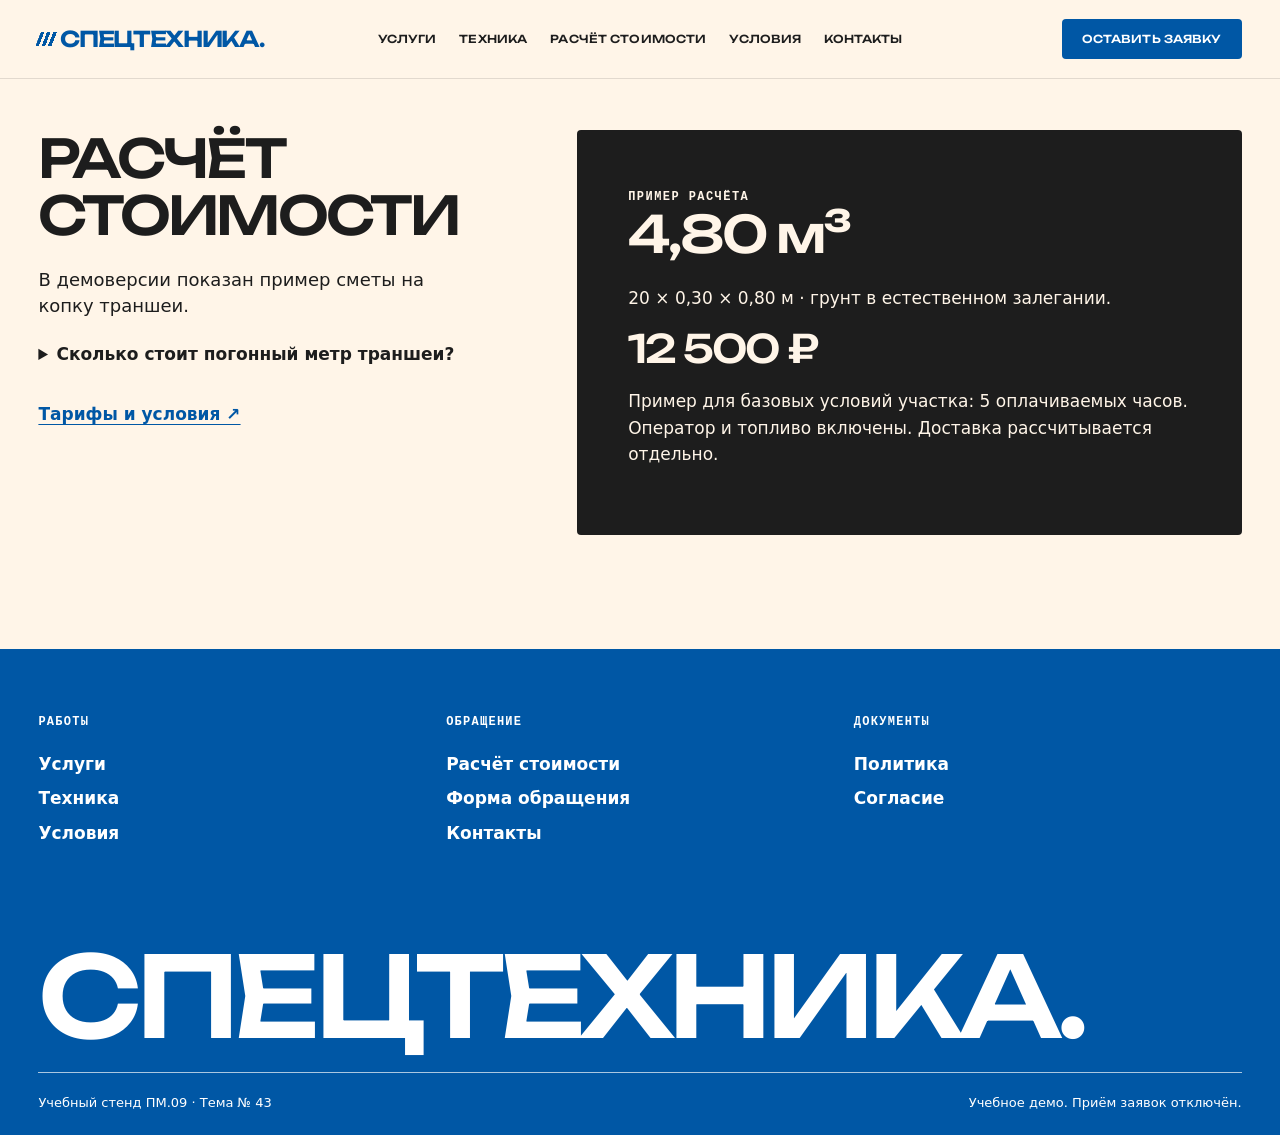
==== commit 7ea0d355: "Четыре услуги на участке и пояснение стоимости траншеи" ====
--- a/calculator.html
+++ b/calculator.html
@@ -7,7 +7,7 @@
  <a class="header-cta" href="request.html">Оставить заявку</a>
  <details class="menu"><summary aria-label="Меню"><span aria-hidden="true"></span></summary><nav aria-label="Мобильное меню"><a href="services.html">Услуги</a><a href="equipment.html">Техника</a><a href="calculator.html">Расчёт стоимости</a><a href="conditions.html">Условия</a><a href="contacts.html">Контакты</a><a class="menu-request" href="request.html">Оставить заявку</a></nav></details>
  </div></header>
- <main id="main" class="wrap page workflow"> <header class="workflow-intro"><h1>Расчёт стоимости</h1><p class="lead">В демоверсии показан пример сметы на копку траншеи.</p><a href="conditions.html">Тарифы и условия ↗</a></header><div class="workflow-body"><section class="result"><span class="kicker">Пример расчёта</span><h2>4,80 м³</h2><p>20 × 0,30 × 0,80 м · грунт в естественном залегании.</p><strong class="price">12 500 ₽</strong><p>Пример для базовых условий участка: 5 оплачиваемых часов. Оператор и топливо включены. Доставка рассчитывается отдельно.</p></section></div></main>
+ <main id="main" class="wrap page workflow"> <header class="workflow-intro"><h1>Расчёт стоимости</h1><p class="lead">В демоверсии показан пример сметы на копку траншеи.</p><details class="meter-price"><summary>Сколько стоит погонный метр траншеи?</summary><p>Оплата почасовая. При одинаковой длине широкая и глубокая траншея требует больше выемки грунта. Ниже приведён пример для базовых условий.</p><p>Минимальный заказ — 4 ч за 10&nbsp;000 ₽. Каждый следующий начатый час — 2&nbsp;500 ₽. Оператор и топливо включены, доставка рассчитывается отдельно.</p></details><a href="conditions.html">Тарифы и условия ↗</a></header><div class="workflow-body"><section class="result"><span class="kicker">Пример расчёта</span><h2>4,80 м³</h2><p>20 × 0,30 × 0,80 м · грунт в естественном залегании.</p><strong class="price">12 500 ₽</strong><p>Пример для базовых условий участка: 5 оплачиваемых часов. Оператор и топливо включены. Доставка рассчитывается отдельно.</p></section></div></main>
  <footer class="field-footer inset">
  <div class="footer-nav">
  <div><h2>Работы</h2><a href="services.html">Услуги</a><a href="equipment.html">Техника</a><a href="conditions.html">Условия</a></div>
--- a/visual.css
+++ b/visual.css
@@ -172,7 +172,7 @@
  .spread-image {grid-column: 2; aspect-ratio: .94}
  .spread-copy {grid-column: 3}
 }
-.service-spread:last-child .spread-image img {object-position: center 87%}
+#service-piles .spread-image img {object-position: center 87%}
 .work-trace {background: var(--paper)}
 html:not(.scroll-scene) .work-frame .work-trace {display: none}
 
@@ -185,7 +185,7 @@
 @media(prefers-reduced-motion:reduce) {
  .work-frame .work-trace {display: none}
 }
-.service-spread:last-child .spread-image {aspect-ratio: 4 / 5}
+#service-piles .spread-image {aspect-ratio: 4 / 5}
 @media(min-width:701px) {
 
  .field-bar nav a {font-size: clamp(13px,1.03vw,16px)}
@@ -307,12 +307,12 @@
   .field-bar .header-cta {font-size: clamp(10px,2.4vw,13px)}
   .feature-copy {margin-block: 18px}
 }
-@media (min-width:981px) and (max-width:1150px) {
-  .field-bar .wrap {grid-template-columns: auto 1fr auto; gap: 10px}
-  .field-bar .wrap > nav {justify-content: center; gap: 10px}
+@media (min-width:981px) and (max-width:1150px) {
+  .field-bar .wrap {grid-template-columns: auto 1fr auto; gap: 10px}
+  .field-bar .wrap > nav {justify-content: center; gap: 10px}
   .field-bar .header-cta {white-space: nowrap; padding-inline: 12px}
-}
-@media (max-width:480px) {
+}
+@media (max-width:480px) {
   .field-bar .header-cta {padding: 9px 8px; min-height: 40px}
 }
 @media(max-height:440px) {
@@ -331,8 +331,10 @@
 .service-sequence.is-staged::after {content: ""; display: block; height: var(--stage-run)}
 .is-staged .service-stage {position: sticky; top: 5svh; height: var(--stage-height); isolation: isolate; overflow: clip; border-top: 1px solid #c8c3bb}
 .is-staged .service-spread {position: absolute; inset: 0; display: block; margin: 0; padding: 0; border: 0; pointer-events: none}
-.is-staged .service-spread .spread-image {position: absolute; top: var(--image-y); left: var(--image-x); width: var(--image-width); height: var(--image-height); aspect-ratio: auto; transform-origin: left bottom; will-change: transform}
-.is-staged #service-earth .spread-image {transform-origin: left top}
+.is-staged .service-spread .spread-image {position: absolute; top: var(--image-y); left: var(--image-x); width: var(--image-width); height: var(--image-height); aspect-ratio: auto; transform-origin: left top; will-change: transform}
+.meter-price {margin: 1.35rem 0; max-width: 58ch}
+.meter-price summary {cursor: pointer; font-weight: 650}
+.meter-price p {line-height: 1.5}
 .is-staged .spread-copy {position: absolute; width: 36%; left: 63%; top: 48%; max-width: 560px; padding: 0; transform: translateY(-50%)}
 .is-staged .service-content {display: flex; flex-direction: column; align-items: flex-start; will-change: opacity}
 .is-staged .service-content:not([inert]) a {pointer-events: auto}
@@ -352,138 +354,138 @@
 }
 
 
-/* The photograph grows out of the preceding dark section. It occupies a
-   normal block in the page, so stopping or reversing never traps the wheel. */
-.closing {
-  min-height: clamp(560px, 110svh, 1180px);
-  padding-block: clamp(110px, 24svh, 260px) clamp(76px, 13svh, 150px);
-  overflow: clip;
-}
-.closing::before {
-  background: linear-gradient(to bottom, var(--ink), rgba(24,21,18,.89) 12%,
-    rgba(16,14,12,.48) 39%, rgba(16,14,12,.52) 76%, rgba(16,14,12,.59));
-}
-.front .footer-word {font-size: clamp(27px, 9.65vw, 196px)}
-.front .field-footer {padding-top: clamp(42px, 6.5vw, 110px)}
-@media (max-width:700px), (max-height:540px) {
-  .closing {min-height: 84svh; padding-block: 105px 70px}
-}
-
-@supports (animation-timeline: view()) {
-  @media screen and (prefers-reduced-motion:no-preference) {
-    .scroll-scene .terms-strip {view-timeline-name: --terms}
-    .scroll-scene .terms-head h2,
-    .scroll-scene .terms-strip dl > div,
-    .scroll-scene .terms-strip > p {
-      animation: field-entry linear both;
-      animation-timeline: --terms;
-      animation-range: entry 4% entry 47%;
-    }
-    .scroll-scene .terms-strip dl {position: relative; border-top-color: transparent}
-    .scroll-scene .terms-strip dl::before {
-      content: ""; position: absolute; inset: -1px 0 auto; height: 1px;
-      background: #fff5e87a; transform-origin: left;
-      animation: field-rule linear both;
-      animation-timeline: --terms; animation-range: entry 16% entry 59%;
-    }
-    .scroll-scene .terms-strip dl > div {animation-range: entry 25% entry 68%}
-    .scroll-scene .terms-strip dl > div:nth-child(2) {animation-range: entry 32% entry 75%}
-    .scroll-scene .terms-strip dl > div:nth-child(3) {animation-range: entry 39% entry 82%}
-    .scroll-scene .terms-strip > p {animation-range: entry 54% entry 92%}
-    @keyframes field-entry {
-      from {transform: translateY(clamp(24px, 3.4vw, 54px)); opacity: .15}
-      to {transform: translateY(0); opacity: 1}
-    }
-    @keyframes field-rule {from {transform: scaleX(0)} to {transform: scaleX(1)}}
-
-    .scroll-scene .closing {view-timeline-name: --closing}
-    .scroll-scene .closing > div {
-      animation: field-entry linear both;
-      animation-timeline: --closing; animation-range: entry 29% entry 77%;
-    }
-    .scroll-scene .closing:focus-within > div {animation: none}
-  }
-}
-
-/* Each glyph rolls through its own line box. The original link retains a
-   single accessible name, its focus outline and its full hit area. */
-@media screen and (hover:hover) and (prefers-reduced-motion:no-preference) {
-  .scroll-scene .roll-word {display: inline-block; white-space: nowrap}
-  .scroll-scene .roll-mask {display: inline-block; overflow: clip; vertical-align: top}
-  .scroll-scene .roll-glyph {
-    display: block; position: relative;
-    transition: transform .32s cubic-bezier(.22,.64,.26,1);
-    transition-delay: calc(var(--step) * 9ms);
-  }
-  .scroll-scene .roll-glyph::after {content: attr(data-glyph); position: absolute; inset: 100% 0 auto}
-  .scroll-scene .roll-link:is(:hover,:focus-visible) .roll-glyph {transform: translateY(-100%)}
-  .scroll-scene .footer-nav .roll-link:hover {text-decoration: none}
-}
-.front :is(.field-footer,.terms-strip,.closing) a:focus-visible {
-  outline: 2px solid currentColor; outline-offset: 4px;
+/* The photograph grows out of the preceding dark section. It occupies a
+   normal block in the page, so stopping or reversing never traps the wheel. */
+.closing {
+  min-height: clamp(560px, 110svh, 1180px);
+  padding-block: clamp(110px, 24svh, 260px) clamp(76px, 13svh, 150px);
+  overflow: clip;
+}
+.closing::before {
+  background: linear-gradient(to bottom, var(--ink), rgba(24,21,18,.89) 12%,
+    rgba(16,14,12,.48) 39%, rgba(16,14,12,.52) 76%, rgba(16,14,12,.59));
+}
+.front .footer-word {font-size: clamp(27px, 9.65vw, 196px)}
+.front .field-footer {padding-top: clamp(42px, 6.5vw, 110px)}
+@media (max-width:700px), (max-height:540px) {
+  .closing {min-height: 84svh; padding-block: 105px 70px}
+}
+
+@supports (animation-timeline: view()) {
+  @media screen and (prefers-reduced-motion:no-preference) {
+    .scroll-scene .terms-strip {view-timeline-name: --terms}
+    .scroll-scene .terms-head h2,
+    .scroll-scene .terms-strip dl > div,
+    .scroll-scene .terms-strip > p {
+      animation: field-entry linear both;
+      animation-timeline: --terms;
+      animation-range: entry 4% entry 47%;
+    }
+    .scroll-scene .terms-strip dl {position: relative; border-top-color: transparent}
+    .scroll-scene .terms-strip dl::before {
+      content: ""; position: absolute; inset: -1px 0 auto; height: 1px;
+      background: #fff5e87a; transform-origin: left;
+      animation: field-rule linear both;
+      animation-timeline: --terms; animation-range: entry 16% entry 59%;
+    }
+    .scroll-scene .terms-strip dl > div {animation-range: entry 25% entry 68%}
+    .scroll-scene .terms-strip dl > div:nth-child(2) {animation-range: entry 32% entry 75%}
+    .scroll-scene .terms-strip dl > div:nth-child(3) {animation-range: entry 39% entry 82%}
+    .scroll-scene .terms-strip > p {animation-range: entry 54% entry 92%}
+    @keyframes field-entry {
+      from {transform: translateY(clamp(24px, 3.4vw, 54px)); opacity: .15}
+      to {transform: translateY(0); opacity: 1}
+    }
+    @keyframes field-rule {from {transform: scaleX(0)} to {transform: scaleX(1)}}
+
+    .scroll-scene .closing {view-timeline-name: --closing}
+    .scroll-scene .closing > div {
+      animation: field-entry linear both;
+      animation-timeline: --closing; animation-range: entry 29% entry 77%;
+    }
+    .scroll-scene .closing:focus-within > div {animation: none}
+  }
+}
+
+/* Each glyph rolls through its own line box. The original link retains a
+   single accessible name, its focus outline and its full hit area. */
+@media screen and (hover:hover) and (prefers-reduced-motion:no-preference) {
+  .scroll-scene .roll-word {display: inline-block; white-space: nowrap}
+  .scroll-scene .roll-mask {display: inline-block; overflow: clip; vertical-align: top}
+  .scroll-scene .roll-glyph {
+    display: block; position: relative;
+    transition: transform .32s cubic-bezier(.22,.64,.26,1);
+    transition-delay: calc(var(--step) * 9ms);
+  }
+  .scroll-scene .roll-glyph::after {content: attr(data-glyph); position: absolute; inset: 100% 0 auto}
+  .scroll-scene .roll-link:is(:hover,:focus-visible) .roll-glyph {transform: translateY(-100%)}
+  .scroll-scene .footer-nav .roll-link:hover {text-decoration: none}
+}
+.front :is(.field-footer,.terms-strip,.closing) a:focus-visible {
+  outline: 2px solid currentColor; outline-offset: 4px;
 }
 
 .service-content a:focus-visible {outline: 2px solid currentColor; outline-offset: -2px}
 
-/* Reserve the width of the completed tariff, including when its digits roll up. */
-.tariff-number {display: inline-block; position: relative; font-variant-numeric: tabular-nums; white-space: nowrap}
-.tariff-count {display: none}
-@media screen and (prefers-reduced-motion: no-preference) {
-  .tariff-number.is-counting > :first-child {opacity: 0}
-  .tariff-number.is-counting > .tariff-count {
-    display: block; position: absolute; inset: 0; text-align: right; user-select: none;
-  }
-}
-
-.page.request-page {width: min(100% - 36px, 34rem); padding-block: clamp(28px, 5vw, 68px)}
-.page.request-page h1 {margin: 0 0 18px; font: 540 clamp(30px, 4vw, 46px)/1.08 var(--display); letter-spacing: -.05em}
-html.request-dialog-open {overflow: hidden; scrollbar-gutter: stable}
-.request-dialog {
-  --inset: clamp(20px, 4vw, 36px);
-  width: min(34rem, calc(100% - 24px)); max-height: calc(100dvh - 24px);
-  margin: auto; padding: 0; overscroll-behavior: contain;
-  color: var(--ink); background: var(--paper); border: 0; border-radius: 5px;
-  box-shadow: 0 22px 76px rgb(19 15 10 / 32%);
-}
-.request-dialog::backdrop {background: rgb(20 16 12 / 64%)}
-.request-dialog-head {
-  position: relative; isolation: isolate; overflow: hidden;
-  padding: 23px var(--inset) 28px; color: var(--paper); background: #123f66;
-}
-/* Use the site's own registered machine drawing as a single ink plate. */
-.request-dialog-head::before {
-  content: ""; position: absolute; z-index: -1; pointer-events: none;
-  inset: 0 0 0 48%; background: url("excavation-overhead.svg") 57% 53% / auto 132% no-repeat;
-  filter: grayscale(1) invert(1) contrast(1.75); mix-blend-mode: screen; opacity: .65;
-}
-.request-signature {
-  display: flex; align-items: center; gap: 6px; margin-bottom: 22px;
-  font: 450 11px/1.2 var(--display); text-transform: uppercase; letter-spacing: .06em;
-}
-.request-signature .brand-mark {margin: 0}
-.request-dialog-head h2 {
-  width: min-content; margin: 0; font: 520 clamp(28px, 4vw, 42px)/1.02 var(--display);
-  text-transform: uppercase; letter-spacing: -.05em; overflow-wrap: normal;
-}
-.request-dialog-head .request-close {
-  position: absolute; top: 12px; right: 12px; width: 44px; height: 44px;
-  display: grid; place-items: center; min-height: 0; padding: 0;
-  background: #123f66; border: 1px solid #ffffff60; color: white;
-  border-radius: 50%; font: 26px/1 "Segoe UI",sans-serif;
-}
-.request-dialog-head .request-close:hover {background: var(--paper); color: var(--ink)}
-.request-dialog [data-request-content] {padding: 22px var(--inset) 20px}
-.request-demo {margin: 0 0 22px; max-width: 44ch; color: #575047; font-size: 15px; line-height: 1.45}
-.request-form, .request-extra, .request-contacts {display: grid; min-width: 0; gap: 18px}
+/* Reserve the width of the completed tariff, including when its digits roll up. */
+.tariff-number {display: inline-block; position: relative; font-variant-numeric: tabular-nums; white-space: nowrap}
+.tariff-count {display: none}
+@media screen and (prefers-reduced-motion: no-preference) {
+  .tariff-number.is-counting > :first-child {opacity: 0}
+  .tariff-number.is-counting > .tariff-count {
+    display: block; position: absolute; inset: 0; text-align: right; user-select: none;
+  }
+}
+
+.page.request-page {width: min(100% - 36px, 34rem); padding-block: clamp(28px, 5vw, 68px)}
+.page.request-page h1 {margin: 0 0 18px; font: 540 clamp(30px, 4vw, 46px)/1.08 var(--display); letter-spacing: -.05em}
+html.request-dialog-open {overflow: hidden; scrollbar-gutter: stable}
+.request-dialog {
+  --inset: clamp(20px, 4vw, 36px);
+  width: min(34rem, calc(100% - 24px)); max-height: calc(100dvh - 24px);
+  margin: auto; padding: 0; overscroll-behavior: contain;
+  color: var(--ink); background: var(--paper); border: 0; border-radius: 5px;
+  box-shadow: 0 22px 76px rgb(19 15 10 / 32%);
+}
+.request-dialog::backdrop {background: rgb(20 16 12 / 64%)}
+.request-dialog-head {
+  position: relative; isolation: isolate; overflow: hidden;
+  padding: 23px var(--inset) 28px; color: var(--paper); background: #123f66;
+}
+/* Use the site's own registered machine drawing as a single ink plate. */
+.request-dialog-head::before {
+  content: ""; position: absolute; z-index: -1; pointer-events: none;
+  inset: 0 0 0 48%; background: url("excavation-overhead.svg") 57% 53% / auto 132% no-repeat;
+  filter: grayscale(1) invert(1) contrast(1.75); mix-blend-mode: screen; opacity: .65;
+}
+.request-signature {
+  display: flex; align-items: center; gap: 6px; margin-bottom: 22px;
+  font: 450 11px/1.2 var(--display); text-transform: uppercase; letter-spacing: .06em;
+}
+.request-signature .brand-mark {margin: 0}
+.request-dialog-head h2 {
+  width: min-content; margin: 0; font: 520 clamp(28px, 4vw, 42px)/1.02 var(--display);
+  text-transform: uppercase; letter-spacing: -.05em; overflow-wrap: normal;
+}
+.request-dialog-head .request-close {
+  position: absolute; top: 12px; right: 12px; width: 44px; height: 44px;
+  display: grid; place-items: center; min-height: 0; padding: 0;
+  background: #123f66; border: 1px solid #ffffff60; color: white;
+  border-radius: 50%; font: 26px/1 "Segoe UI",sans-serif;
+}
+.request-dialog-head .request-close:hover {background: var(--paper); color: var(--ink)}
+.request-dialog [data-request-content] {padding: 22px var(--inset) 20px}
+.request-demo {margin: 0 0 22px; max-width: 44ch; color: #575047; font-size: 15px; line-height: 1.45}
+.request-form, .request-extra, .request-contacts {display: grid; min-width: 0; gap: 18px}
 .request-contacts {grid-template-columns: minmax(0, 1fr); gap: 16px}
-.request-form .field {
-  min-width: 0; gap: 4px; color: #524b42; font: 600 13px/1.4 "Segoe UI",sans-serif;
-}
-.request-form .field :is(input, select) {
-  width: 100%; min-width: 0; max-width: 100%; min-height: 40px;
+.request-form .field {
+  min-width: 0; gap: 4px; color: #524b42; font: 600 13px/1.4 "Segoe UI",sans-serif;
+}
+.request-form .field :is(input, select) {
+  width: 100%; min-width: 0; max-width: 100%; min-height: 40px;
   padding: 8px 12px; border: 1px solid #cecece; border-radius: 4px;
-  color: var(--ink); background: transparent; font: 450 17px/1.4 "Segoe UI",sans-serif;
-}
+  color: var(--ink); background: transparent; font: 450 17px/1.4 "Segoe UI",sans-serif;
+}
 .request-form .field :is(input, select):focus {outline: 0; border-color: var(--blue)}
 .request-form .field :is(input, select):focus-visible {outline: 1px solid var(--blue); outline-offset: 0}
 .request-contacts .field {font-size: 16px}
@@ -498,52 +500,52 @@
 .estimate-feedback .price {font-size: clamp(22px,3vw,32px); line-height: 1.2}
 .estimate-feedback .result h2 {margin: 8px 0 0}
 .estimate-feedback .result summary {cursor: pointer}
-.request-form .field input[readonly] {color: #5e584f}
+.request-form .field input[readonly] {color: #5e584f}
 .request-details {border-bottom: 1px solid #cbbfaf}
 .request-details > summary {
-  display: flex; justify-content: space-between; align-items: center; min-height: 48px;
-  color: var(--ink); font-size: 15px; font-weight: 600; list-style: none; cursor: pointer;
-}
+  display: flex; justify-content: space-between; align-items: center; min-height: 48px;
+  color: var(--ink); font-size: 15px; font-weight: 600; list-style: none; cursor: pointer;
+}
 .request-details > summary::-webkit-details-marker {display: none}
 .request-details > summary::after {
-  content: ""; width: 18px; height: 18px; color: var(--blue);
-  background: linear-gradient(currentColor,currentColor) center / 12px 2px no-repeat,
-              linear-gradient(currentColor,currentColor) center / 2px 12px no-repeat;
-}
+  content: ""; width: 18px; height: 18px; color: var(--blue);
+  background: linear-gradient(currentColor,currentColor) center / 12px 2px no-repeat,
+              linear-gradient(currentColor,currentColor) center / 2px 12px no-repeat;
+}
 .request-details[open] > summary::after {background-size: 12px 2px, 0 0}
-.request-extra {padding: 4px 0 18px}
-.request-extra p {margin: 0; font-size: 14px}
-.request-consent {
-  display: flex; align-items: flex-start; gap: 10px; color: #3d3831;
-  font-size: 14px; font-weight: 400; line-height: 1.45; cursor: pointer;
-}
-.request-consent input {flex: none; margin: 1px 0 0; accent-color: var(--blue)}
-.request-form a {text-decoration-thickness: 1px; text-underline-offset: 3px}
+.request-extra {padding: 4px 0 18px}
+.request-extra p {margin: 0; font-size: 14px}
+.request-consent {
+  display: flex; align-items: flex-start; gap: 10px; color: #3d3831;
+  font-size: 14px; font-weight: 400; line-height: 1.45; cursor: pointer;
+}
+.request-consent input {flex: none; margin: 1px 0 0; accent-color: var(--blue)}
+.request-form a {text-decoration-thickness: 1px; text-underline-offset: 3px}
 .request-form {container-type: inline-size}
-.request-form .request-submit {
+.request-form .request-submit {
   display: flex; justify-content: center; text-align: center; width: 100%; min-height: 52px;
   padding: 12px clamp(10px, 4cqi, 18px); border: 0; border-radius: 3px; color: white; background: var(--blue);
   font: 500 clamp(.9375rem, 5.6cqi, 1.3125rem)/1.2 var(--display); text-transform: uppercase;
-}
-.request-form .request-submit:hover {background: #003f79}
-.request-submit:disabled {cursor: progress; opacity: .75}
-.request-policy {justify-self: center; color: #575047; font-size: 13px}
-.request-dialog [data-request-content] > :first-child:not(.request-demo) {margin-top: 0}
-.request-dialog .success {padding: 4px 0 4px 14px; background: transparent; border-left: 3px solid var(--blue); font-weight: 600}
-.request-dialog .error {border-left-width: 3px}
-.request-dialog [data-request-content] > button {background: var(--blue); color: white}
-@media (max-width: 460px) {
-  .request-dialog-head {padding-block: 19px 22px}
-  .request-dialog [data-request-content] {padding-block: 18px}
-  .request-dialog .request-demo {margin-bottom: 16px}
-  .request-form {gap: 14px}
-}
-@media (forced-colors: active) {
-  .request-dialog, .request-submit {outline: 1px solid ButtonText}
-  .request-form .field :is(input, select):focus-visible {outline: 2px solid Highlight}
+}
+.request-form .request-submit:hover {background: #003f79}
+.request-submit:disabled {cursor: progress; opacity: .75}
+.request-policy {justify-self: center; color: #575047; font-size: 13px}
+.request-dialog [data-request-content] > :first-child:not(.request-demo) {margin-top: 0}
+.request-dialog .success {padding: 4px 0 4px 14px; background: transparent; border-left: 3px solid var(--blue); font-weight: 600}
+.request-dialog .error {border-left-width: 3px}
+.request-dialog [data-request-content] > button {background: var(--blue); color: white}
+@media (max-width: 460px) {
+  .request-dialog-head {padding-block: 19px 22px}
+  .request-dialog [data-request-content] {padding-block: 18px}
+  .request-dialog .request-demo {margin-bottom: 16px}
+  .request-form {gap: 14px}
+}
+@media (forced-colors: active) {
+  .request-dialog, .request-submit {outline: 1px solid ButtonText}
+  .request-form .field :is(input, select):focus-visible {outline: 2px solid Highlight}
   .request-details > summary::after {content: "+"; background: none}
   .request-details[open] > summary::after {content: "−"}
-}
+}
 
 /* Phone composition: generous type over the registered hero, then two
    independently readable photo stories on the same right-hand grid line. */
